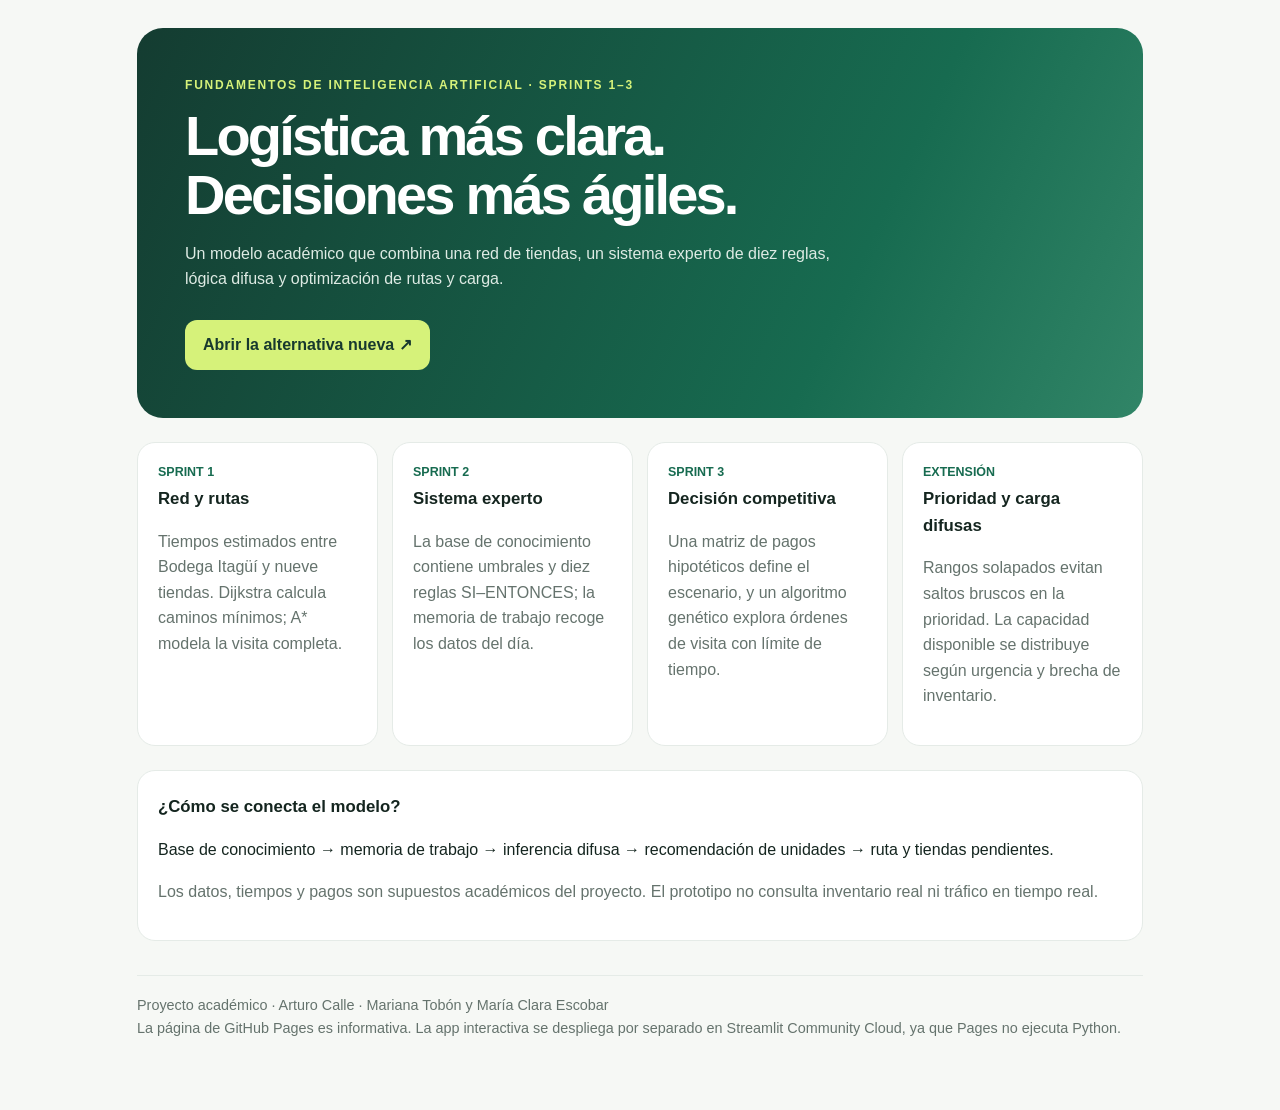
==== site/index.html @ 7625e3ff "Agregar página principal informativa This HTML file outlines a project on intelligent logistics, det" ====
<!doctype html>
<html lang="es">
<head>
<meta charset="utf-8"><meta name="viewport" content="width=device-width,initial-scale=1">
<title>Logística inteligente · Arturo Calle</title>
<style>
:root{color-scheme:light;--ink:#14251f;--green:#176b50;--lime:#d6f27a;--muted:#65736d;--line:#e5ebe7}*{box-sizing:border-box}body{margin:0;background:#f6f8f5;color:var(--ink);font:16px/1.6 'DM Sans',Arial,sans-serif}.wrap{max-width:1050px;margin:auto;padding:28px 22px 70px}.hero{padding:48px;border-radius:26px;color:white;background:linear-gradient(115deg,#143c31,#176b50 70%,#318567)}.tag{color:var(--lime);font-size:.75rem;letter-spacing:.15em;text-transform:uppercase;font-weight:700}.hero h1{font-size:clamp(2rem,5vw,3.5rem);line-height:1.05;letter-spacing:-.05em;margin:12px 0}.hero p{color:#deebe4;max-width:690px}.btn{display:inline-block;background:var(--lime);color:#17392e;text-decoration:none;padding:12px 18px;border-radius:12px;font-weight:700;margin-top:12px}.grid{display:grid;grid-template-columns:repeat(auto-fit,minmax(230px,1fr));gap:14px;margin:24px 0}.card{background:white;border:1px solid var(--line);padding:20px;border-radius:18px}.card h2{font-size:1.05rem;margin:.2rem 0 .5rem}.muted,small{color:var(--muted)}.pill{color:var(--green);font-size:.78rem;font-weight:700}footer{border-top:1px solid var(--line);margin-top:34px;padding-top:18px;color:var(--muted);font-size:.9rem}</style>
</head><body><main class="wrap"><section class="hero"><div class="tag">Fundamentos de Inteligencia Artificial · Sprints 1–3</div><h1>Logística más clara.<br>Decisiones más ágiles.</h1><p>Un modelo académico que combina una red de tiendas, un sistema experto de diez reglas, lógica difusa y optimización de rutas y carga.</p><a class="btn" href="./app/">Abrir la alternativa nueva ↗</a></section>
<section class="grid"><article class="card"><div class="pill">SPRINT 1</div><h2>Red y rutas</h2><p class="muted">Tiempos estimados entre Bodega Itagüí y nueve tiendas. Dijkstra calcula caminos mínimos; A* modela la visita completa.</p></article><article class="card"><div class="pill">SPRINT 2</div><h2>Sistema experto</h2><p class="muted">La base de conocimiento contiene umbrales y diez reglas SI–ENTONCES; la memoria de trabajo recoge los datos del día.</p></article><article class="card"><div class="pill">SPRINT 3</div><h2>Decisión competitiva</h2><p class="muted">Una matriz de pagos hipotéticos define el escenario, y un algoritmo genético explora órdenes de visita con límite de tiempo.</p></article><article class="card"><div class="pill">EXTENSIÓN</div><h2>Prioridad y carga difusas</h2><p class="muted">Rangos solapados evitan saltos bruscos en la prioridad. La capacidad disponible se distribuye según urgencia y brecha de inventario.</p></article></section>
<section class="card"><h2>¿Cómo se conecta el modelo?</h2><p>Base de conocimiento → memoria de trabajo → inferencia difusa → recomendación de unidades → ruta y tiendas pendientes.</p><p class="muted">Los datos, tiempos y pagos son supuestos académicos del proyecto. El prototipo no consulta inventario real ni tráfico en tiempo real.</p></section>
<footer>Proyecto académico · Arturo Calle · Mariana Tobón y María Clara Escobar<br>La página de GitHub Pages es informativa. La app interactiva se despliega por separado en Streamlit Community Cloud, ya que Pages no ejecuta Python.</footer></main></body></html>
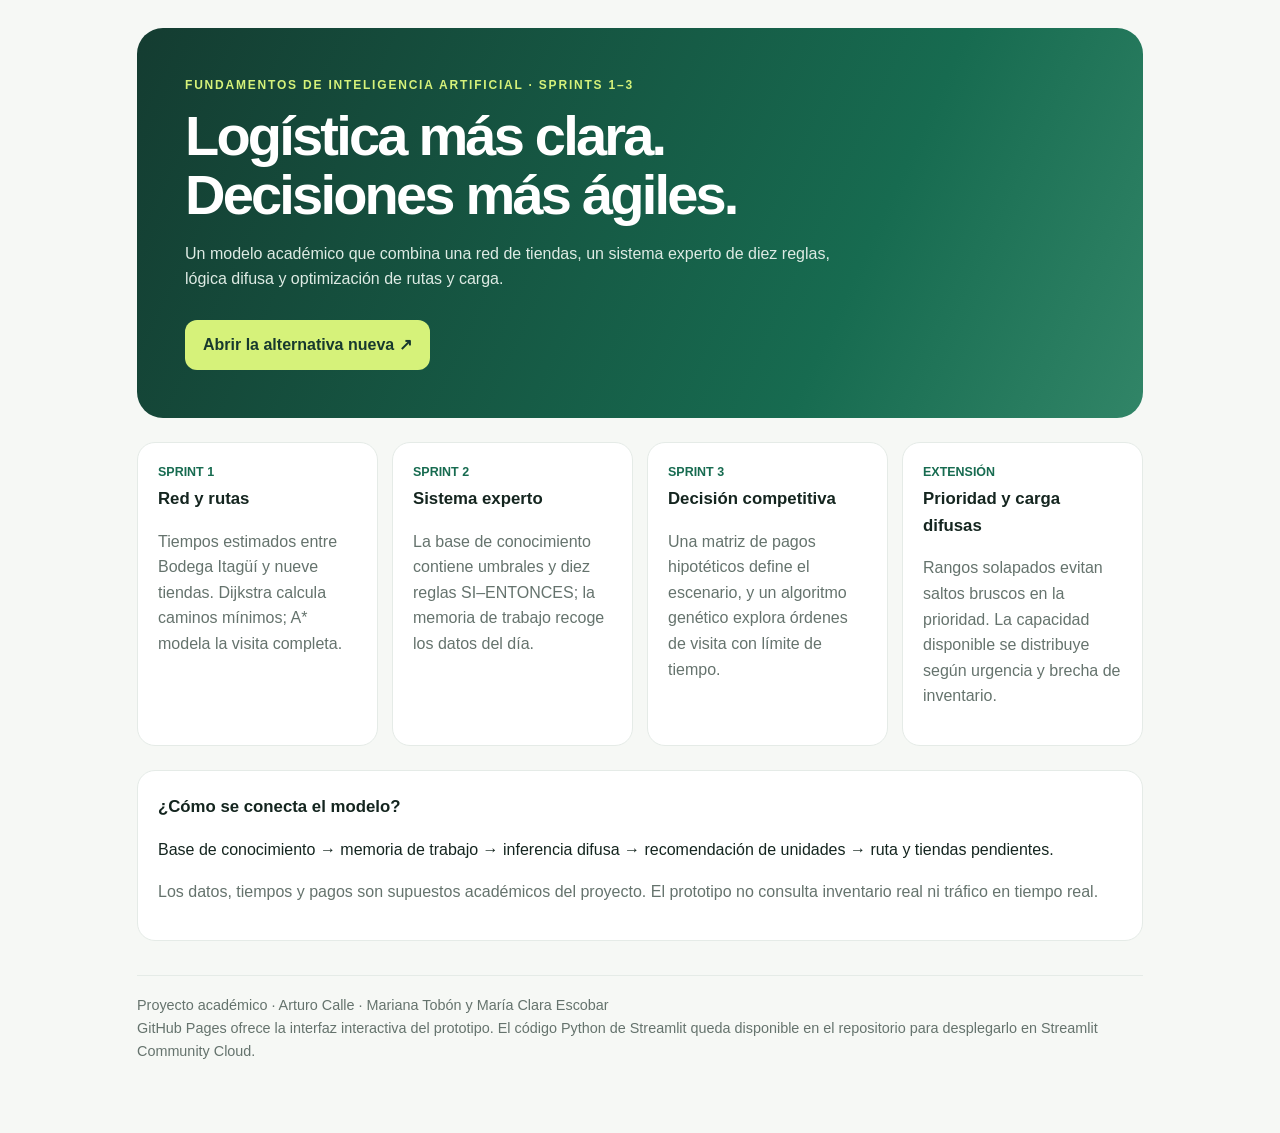
==== commit 67f88333: "Actualizar portada de Pages" ====
--- a/site/index.html
+++ b/site/index.html
@@ -1,11 +1,12 @@
-<!doctype html>
-<html lang="es">
-<head>
-<meta charset="utf-8"><meta name="viewport" content="width=device-width,initial-scale=1">
-<title>Logística inteligente · Arturo Calle</title>
-<style>
-:root{color-scheme:light;--ink:#14251f;--green:#176b50;--lime:#d6f27a;--muted:#65736d;--line:#e5ebe7}*{box-sizing:border-box}body{margin:0;background:#f6f8f5;color:var(--ink);font:16px/1.6 'DM Sans',Arial,sans-serif}.wrap{max-width:1050px;margin:auto;padding:28px 22px 70px}.hero{padding:48px;border-radius:26px;color:white;background:linear-gradient(115deg,#143c31,#176b50 70%,#318567)}.tag{color:var(--lime);font-size:.75rem;letter-spacing:.15em;text-transform:uppercase;font-weight:700}.hero h1{font-size:clamp(2rem,5vw,3.5rem);line-height:1.05;letter-spacing:-.05em;margin:12px 0}.hero p{color:#deebe4;max-width:690px}.btn{display:inline-block;background:var(--lime);color:#17392e;text-decoration:none;padding:12px 18px;border-radius:12px;font-weight:700;margin-top:12px}.grid{display:grid;grid-template-columns:repeat(auto-fit,minmax(230px,1fr));gap:14px;margin:24px 0}.card{background:white;border:1px solid var(--line);padding:20px;border-radius:18px}.card h2{font-size:1.05rem;margin:.2rem 0 .5rem}.muted,small{color:var(--muted)}.pill{color:var(--green);font-size:.78rem;font-weight:700}footer{border-top:1px solid var(--line);margin-top:34px;padding-top:18px;color:var(--muted);font-size:.9rem}</style>
-</head><body><main class="wrap"><section class="hero"><div class="tag">Fundamentos de Inteligencia Artificial · Sprints 1–3</div><h1>Logística más clara.<br>Decisiones más ágiles.</h1><p>Un modelo académico que combina una red de tiendas, un sistema experto de diez reglas, lógica difusa y optimización de rutas y carga.</p><a class="btn" href="./app/">Abrir la alternativa nueva ↗</a></section>
-<section class="grid"><article class="card"><div class="pill">SPRINT 1</div><h2>Red y rutas</h2><p class="muted">Tiempos estimados entre Bodega Itagüí y nueve tiendas. Dijkstra calcula caminos mínimos; A* modela la visita completa.</p></article><article class="card"><div class="pill">SPRINT 2</div><h2>Sistema experto</h2><p class="muted">La base de conocimiento contiene umbrales y diez reglas SI–ENTONCES; la memoria de trabajo recoge los datos del día.</p></article><article class="card"><div class="pill">SPRINT 3</div><h2>Decisión competitiva</h2><p class="muted">Una matriz de pagos hipotéticos define el escenario, y un algoritmo genético explora órdenes de visita con límite de tiempo.</p></article><article class="card"><div class="pill">EXTENSIÓN</div><h2>Prioridad y carga difusas</h2><p class="muted">Rangos solapados evitan saltos bruscos en la prioridad. La capacidad disponible se distribuye según urgencia y brecha de inventario.</p></article></section>
-<section class="card"><h2>¿Cómo se conecta el modelo?</h2><p>Base de conocimiento → memoria de trabajo → inferencia difusa → recomendación de unidades → ruta y tiendas pendientes.</p><p class="muted">Los datos, tiempos y pagos son supuestos académicos del proyecto. El prototipo no consulta inventario real ni tráfico en tiempo real.</p></section>
-<footer>Proyecto académico · Arturo Calle · Mariana Tobón y María Clara Escobar<br>La página de GitHub Pages es informativa. La app interactiva se despliega por separado en Streamlit Community Cloud, ya que Pages no ejecuta Python.</footer></main></body></html>
+<!doctype html>
+<html lang="es">
+<head>
+<meta charset="utf-8"><meta name="viewport" content="width=device-width,initial-scale=1">
+<title>Logística inteligente · Arturo Calle</title>
+<style>
+:root{color-scheme:light;--ink:#14251f;--green:#176b50;--lime:#d6f27a;--muted:#65736d;--line:#e5ebe7}*{box-sizing:border-box}body{margin:0;background:#f6f8f5;color:var(--ink);font:16px/1.6 'DM Sans',Arial,sans-serif}.wrap{max-width:1050px;margin:auto;padding:28px 22px 70px}.hero{padding:48px;border-radius:26px;color:white;background:linear-gradient(115deg,#143c31,#176b50 70%,#318567)}.tag{color:var(--lime);font-size:.75rem;letter-spacing:.15em;text-transform:uppercase;font-weight:700}.hero h1{font-size:clamp(2rem,5vw,3.5rem);line-height:1.05;letter-spacing:-.05em;margin:12px 0}.hero p{color:#deebe4;max-width:690px}.btn{display:inline-block;background:var(--lime);color:#17392e;text-decoration:none;padding:12px 18px;border-radius:12px;font-weight:700;margin-top:12px}.grid{display:grid;grid-template-columns:repeat(auto-fit,minmax(230px,1fr));gap:14px;margin:24px 0}.card{background:white;border:1px solid var(--line);padding:20px;border-radius:18px}.card h2{font-size:1.05rem;margin:.2rem 0 .5rem}.muted,small{color:var(--muted)}.pill{color:var(--green);font-size:.78rem;font-weight:700}footer{border-top:1px solid var(--line);margin-top:34px;padding-top:18px;color:var(--muted);font-size:.9rem}</style>
+</head><body><main class="wrap"><section class="hero"><div class="tag">Fundamentos de Inteligencia Artificial · Sprints 1–3</div><h1>Logística más clara.<br>Decisiones más ágiles.</h1><p>Un modelo académico que combina una red de tiendas, un sistema experto de diez reglas, lógica difusa y optimización de rutas y carga.</p><a class="btn" href="./app/">Abrir la alternativa nueva ↗</a></section>
+<section class="grid"><article class="card"><div class="pill">SPRINT 1</div><h2>Red y rutas</h2><p class="muted">Tiempos estimados entre Bodega Itagüí y nueve tiendas. Dijkstra calcula caminos mínimos; A* modela la visita completa.</p></article><article class="card"><div class="pill">SPRINT 2</div><h2>Sistema experto</h2><p class="muted">La base de conocimiento contiene umbrales y diez reglas SI–ENTONCES; la memoria de trabajo recoge los datos del día.</p></article><article class="card"><div class="pill">SPRINT 3</div><h2>Decisión competitiva</h2><p class="muted">Una matriz de pagos hipotéticos define el escenario, y un algoritmo genético explora órdenes de visita con límite de tiempo.</p></article><article class="card"><div class="pill">EXTENSIÓN</div><h2>Prioridad y carga difusas</h2><p class="muted">Rangos solapados evitan saltos bruscos en la prioridad. La capacidad disponible se distribuye según urgencia y brecha de inventario.</p></article></section>
+<section class="card"><h2>¿Cómo se conecta el modelo?</h2><p>Base de conocimiento → memoria de trabajo → inferencia difusa → recomendación de unidades → ruta y tiendas pendientes.</p><p class="muted">Los datos, tiempos y pagos son supuestos académicos del proyecto. El prototipo no consulta inventario real ni tráfico en tiempo real.</p></section>
+<footer>Proyecto académico · Arturo Calle · Mariana Tobón y María Clara Escobar<br>GitHub Pages ofrece la interfaz interactiva del prototipo. El código Python de Streamlit queda disponible en el repositorio para desplegarlo en Streamlit Community Cloud.</footer></main></body></html>
+
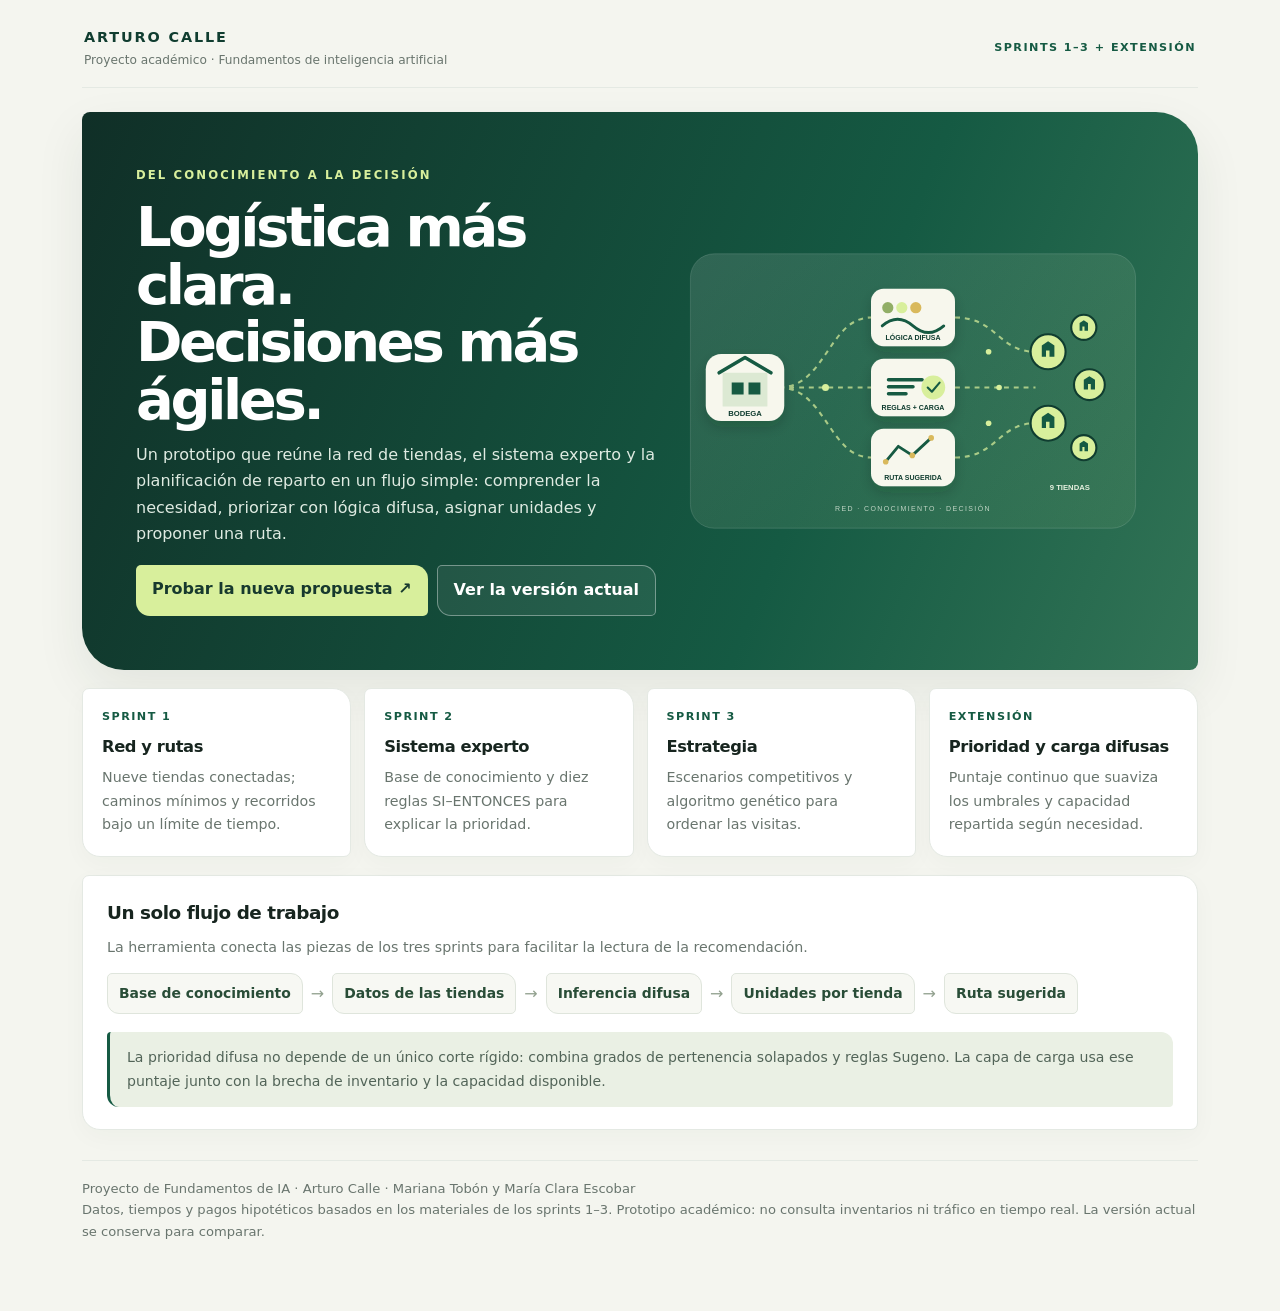
==== commit 89402cd6: "Rediseñar la portada e ilustrar el flujo del proyecto" ====
--- a/site/index.html
+++ b/site/index.html
@@ -1,12 +1,19 @@
-<!doctype html>
-<html lang="es">
-<head>
-<meta charset="utf-8"><meta name="viewport" content="width=device-width,initial-scale=1">
-<title>Logística inteligente · Arturo Calle</title>
-<style>
-:root{color-scheme:light;--ink:#14251f;--green:#176b50;--lime:#d6f27a;--muted:#65736d;--line:#e5ebe7}*{box-sizing:border-box}body{margin:0;background:#f6f8f5;color:var(--ink);font:16px/1.6 'DM Sans',Arial,sans-serif}.wrap{max-width:1050px;margin:auto;padding:28px 22px 70px}.hero{padding:48px;border-radius:26px;color:white;background:linear-gradient(115deg,#143c31,#176b50 70%,#318567)}.tag{color:var(--lime);font-size:.75rem;letter-spacing:.15em;text-transform:uppercase;font-weight:700}.hero h1{font-size:clamp(2rem,5vw,3.5rem);line-height:1.05;letter-spacing:-.05em;margin:12px 0}.hero p{color:#deebe4;max-width:690px}.btn{display:inline-block;background:var(--lime);color:#17392e;text-decoration:none;padding:12px 18px;border-radius:12px;font-weight:700;margin-top:12px}.grid{display:grid;grid-template-columns:repeat(auto-fit,minmax(230px,1fr));gap:14px;margin:24px 0}.card{background:white;border:1px solid var(--line);padding:20px;border-radius:18px}.card h2{font-size:1.05rem;margin:.2rem 0 .5rem}.muted,small{color:var(--muted)}.pill{color:var(--green);font-size:.78rem;font-weight:700}footer{border-top:1px solid var(--line);margin-top:34px;padding-top:18px;color:var(--muted);font-size:.9rem}</style>
-</head><body><main class="wrap"><section class="hero"><div class="tag">Fundamentos de Inteligencia Artificial · Sprints 1–3</div><h1>Logística más clara.<br>Decisiones más ágiles.</h1><p>Un modelo académico que combina una red de tiendas, un sistema experto de diez reglas, lógica difusa y optimización de rutas y carga.</p><a class="btn" href="./app/">Abrir la alternativa nueva ↗</a></section>
-<section class="grid"><article class="card"><div class="pill">SPRINT 1</div><h2>Red y rutas</h2><p class="muted">Tiempos estimados entre Bodega Itagüí y nueve tiendas. Dijkstra calcula caminos mínimos; A* modela la visita completa.</p></article><article class="card"><div class="pill">SPRINT 2</div><h2>Sistema experto</h2><p class="muted">La base de conocimiento contiene umbrales y diez reglas SI–ENTONCES; la memoria de trabajo recoge los datos del día.</p></article><article class="card"><div class="pill">SPRINT 3</div><h2>Decisión competitiva</h2><p class="muted">Una matriz de pagos hipotéticos define el escenario, y un algoritmo genético explora órdenes de visita con límite de tiempo.</p></article><article class="card"><div class="pill">EXTENSIÓN</div><h2>Prioridad y carga difusas</h2><p class="muted">Rangos solapados evitan saltos bruscos en la prioridad. La capacidad disponible se distribuye según urgencia y brecha de inventario.</p></article></section>
-<section class="card"><h2>¿Cómo se conecta el modelo?</h2><p>Base de conocimiento → memoria de trabajo → inferencia difusa → recomendación de unidades → ruta y tiendas pendientes.</p><p class="muted">Los datos, tiempos y pagos son supuestos académicos del proyecto. El prototipo no consulta inventario real ni tráfico en tiempo real.</p></section>
-<footer>Proyecto académico · Arturo Calle · Mariana Tobón y María Clara Escobar<br>GitHub Pages ofrece la interfaz interactiva del prototipo. El código Python de Streamlit queda disponible en el repositorio para desplegarlo en Streamlit Community Cloud.</footer></main></body></html>
-
+<!doctype html>
+<html lang="es">
+<head>
+<meta charset="utf-8"><meta name="viewport" content="width=device-width,initial-scale=1">
+<meta name="theme-color" content="#143c31">
+<meta name="description" content="Prototipo académico de logística inteligente para Arturo Calle: sistema experto, lógica difusa, distribución de carga y rutas.">
+<title>Logística inteligente · Arturo Calle</title>
+<style>
+:root{--ink:#17251f;--green:#155a43;--deep:#103d30;--lime:#d8ef9c;--muted:#69756e;--line:#e4e9e3;--paper:#f4f5ef;--white:#fff}*{box-sizing:border-box}body{margin:0;background:var(--paper);color:var(--ink);font:16px/1.65 Inter,"Segoe UI",system-ui,sans-serif}.wrap{max-width:1160px;margin:auto;padding:26px 22px 68px}.top{display:flex;justify-content:space-between;align-items:center;border-bottom:1px solid var(--line);padding:0 2px 17px;margin-bottom:24px}.brand{font-weight:800;letter-spacing:.13em;color:var(--deep);font-size:.9rem}.brand span{display:block;color:var(--muted);font-weight:500;font-size:.76rem;letter-spacing:0}.hero{display:grid;grid-template-columns:1.06fr .94fr;align-items:center;gap:25px;padding:clamp(24px,5vw,54px);background:linear-gradient(112deg,#102f27,#155a43 65%,#327456);color:white;border-radius:8px 42px 8px 42px;overflow:hidden;box-shadow:0 20px 50px #19342714}.tag{color:var(--lime);font-size:.73rem;letter-spacing:.18em;text-transform:uppercase;font-weight:800}.hero h1{font-size:clamp(2.2rem,5vw,3.5rem);line-height:1.03;letter-spacing:-.06em;margin:13px 0}.hero p{color:#dfebe2;max-width:590px;margin:0 0 18px}.actions{display:flex;flex-wrap:wrap;gap:9px}.btn{display:inline-block;background:var(--lime);color:#17392e;text-decoration:none;padding:11px 16px;border-radius:5px 14px 5px 14px;font-weight:750;transition:.2s}.btn:hover{transform:translateY(-2px);background:#e5f7b6}.btn.ghost{border:1px solid #ffffff60;background:#ffffff12;color:white}.art{width:100%;height:auto;display:block}.grid{display:grid;grid-template-columns:repeat(4,1fr);gap:13px;margin:18px 0}.card{background:white;border:1px solid var(--line);padding:19px;border-radius:7px 18px 7px 18px;box-shadow:0 7px 24px #19342708}.pill{color:var(--green);font-size:.7rem;font-weight:800;letter-spacing:.13em}.card h2{font-size:1.02rem;letter-spacing:-.025em;margin:8px 0 5px}.muted{color:var(--muted);font-size:.89rem;margin:0}.flow{margin-top:14px;padding:22px 24px}.flow h2{font-size:1.15rem;margin:0 0 8px}.steps{display:flex;align-items:center;gap:8px;flex-wrap:wrap;margin:14px 0}.step{border:1px solid #dfe5dc;background:#f7f8f3;border-radius:5px 12px 5px 12px;padding:8px 11px;font-weight:650;color:#294d37;font-size:.87rem}.arrow{color:#92a18f}.callout{margin-top:18px;padding:14px 17px;border-left:3px solid var(--green);background:#eaf0e4;border-radius:4px 12px 4px 12px;color:#526458;font-size:.88rem}footer{border-top:1px solid var(--line);margin-top:30px;padding-top:17px;color:var(--muted);font-size:.82rem}
+@media(max-width:800px){.hero{grid-template-columns:1fr}.art{max-width:540px;margin:auto}.grid{grid-template-columns:repeat(2,1fr)}}@media(max-width:500px){.wrap{padding:14px 13px 48px}.hero{padding:24px 21px;border-radius:6px 28px 6px 28px}.grid{grid-template-columns:1fr 1fr;gap:9px}.card{padding:14px}.actions{flex-direction:column;align-items:stretch;text-align:center}}
+</style>
+</head>
+<body><main class="wrap">
+<header class="top"><div class="brand">ARTURO CALLE<span>Proyecto académico · Fundamentos de inteligencia artificial</span></div><span class="pill">SPRINTS 1–3 + EXTENSIÓN</span></header>
+<section class="hero"><div><div class="tag">Del conocimiento a la decisión</div><h1>Logística más clara.<br>Decisiones más ágiles.</h1><p>Un prototipo que reúne la red de tiendas, el sistema experto y la planificación de reparto en un flujo simple: comprender la necesidad, priorizar con lógica difusa, asignar unidades y proponer una ruta.</p><div class="actions"><a class="btn" href="./app-redisenada/">Probar la nueva propuesta ↗</a><a class="btn ghost" href="./app/">Ver la versión actual</a></div></div><img class="art" src="./resumen-proyecto.svg" alt="Ilustración del proyecto: tiendas conectadas a una bodega, decisión difusa, carga y ruta sugerida"></section>
+<section class="grid"><article class="card"><div class="pill">SPRINT 1</div><h2>Red y rutas</h2><p class="muted">Nueve tiendas conectadas; caminos mínimos y recorridos bajo un límite de tiempo.</p></article><article class="card"><div class="pill">SPRINT 2</div><h2>Sistema experto</h2><p class="muted">Base de conocimiento y diez reglas SI–ENTONCES para explicar la prioridad.</p></article><article class="card"><div class="pill">SPRINT 3</div><h2>Estrategia</h2><p class="muted">Escenarios competitivos y algoritmo genético para ordenar las visitas.</p></article><article class="card"><div class="pill">EXTENSIÓN</div><h2>Prioridad y carga difusas</h2><p class="muted">Puntaje continuo que suaviza los umbrales y capacidad repartida según necesidad.</p></article></section>
+<section class="card flow"><h2>Un solo flujo de trabajo</h2><p class="muted">La herramienta conecta las piezas de los tres sprints para facilitar la lectura de la recomendación.</p><div class="steps"><span class="step">Base de conocimiento</span><span class="arrow">→</span><span class="step">Datos de las tiendas</span><span class="arrow">→</span><span class="step">Inferencia difusa</span><span class="arrow">→</span><span class="step">Unidades por tienda</span><span class="arrow">→</span><span class="step">Ruta sugerida</span></div><div class="callout">La prioridad difusa no depende de un único corte rígido: combina grados de pertenencia solapados y reglas Sugeno. La capa de carga usa ese puntaje junto con la brecha de inventario y la capacidad disponible.</div></section>
+<footer>Proyecto de Fundamentos de IA · Arturo Calle · Mariana Tobón y María Clara Escobar<br>Datos, tiempos y pagos hipotéticos basados en los materiales de los sprints 1–3. Prototipo académico: no consulta inventarios ni tráfico en tiempo real. La versión actual se conserva para comparar.</footer>
+</main></body></html>
